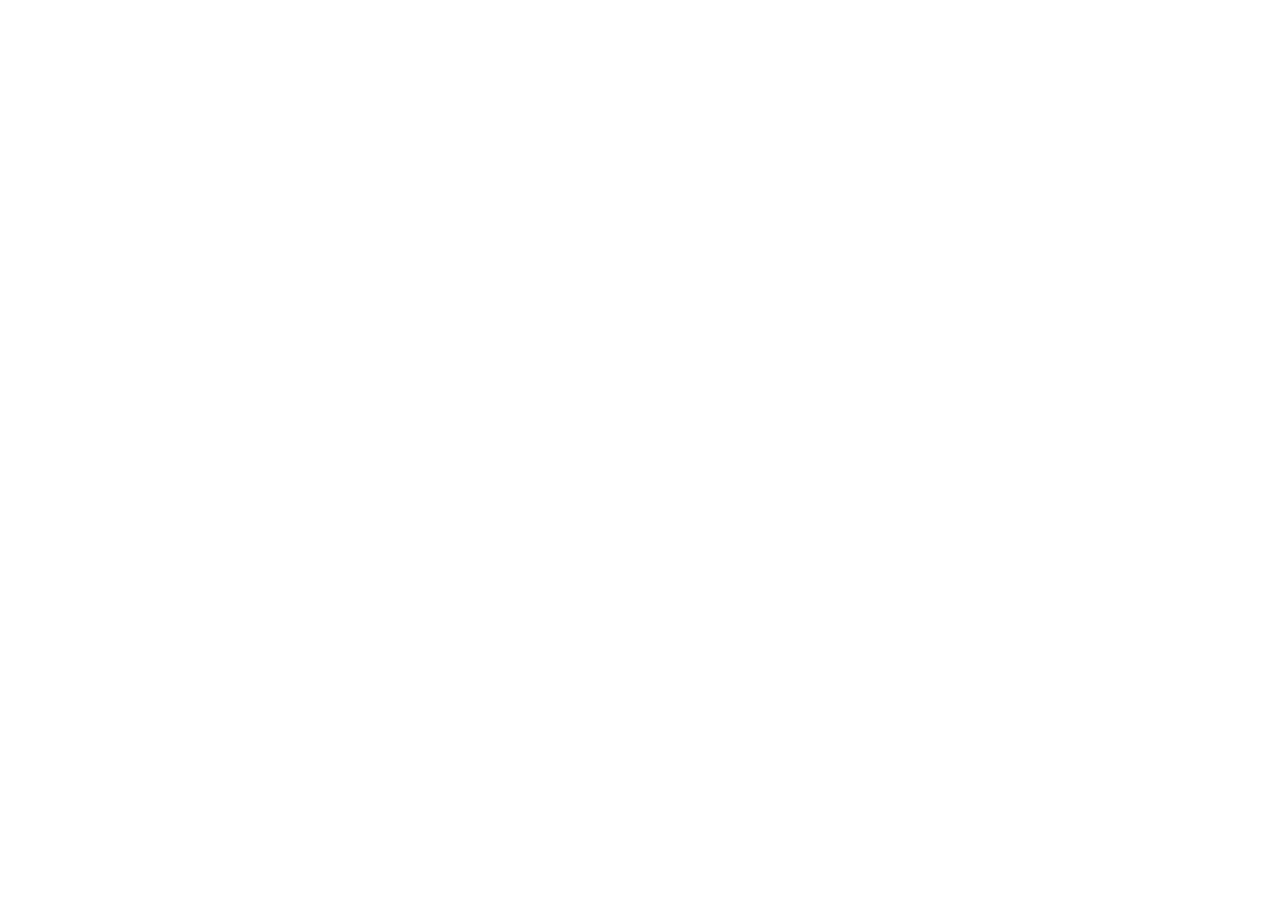
==== kontakt.html @ 889def74 "Dodani pocetni fajlovi Pocetni fajlovi i folderi, zajedno sa pocetnim HTML kodom" ====
<!DOCTYPE html>
<html lang="bs">
<head>
    <meta charset="UTF-8">
    <meta name="viewport" content="width=device-width, initial-scale=1.0">
    <title>3D Fabrika</title>

    <link rel="stylesheet" href="css/tptpstil.css">
    <script src="js/tptpskripte.js" defer></script>
</head>
<body>
    
</body>
</html>
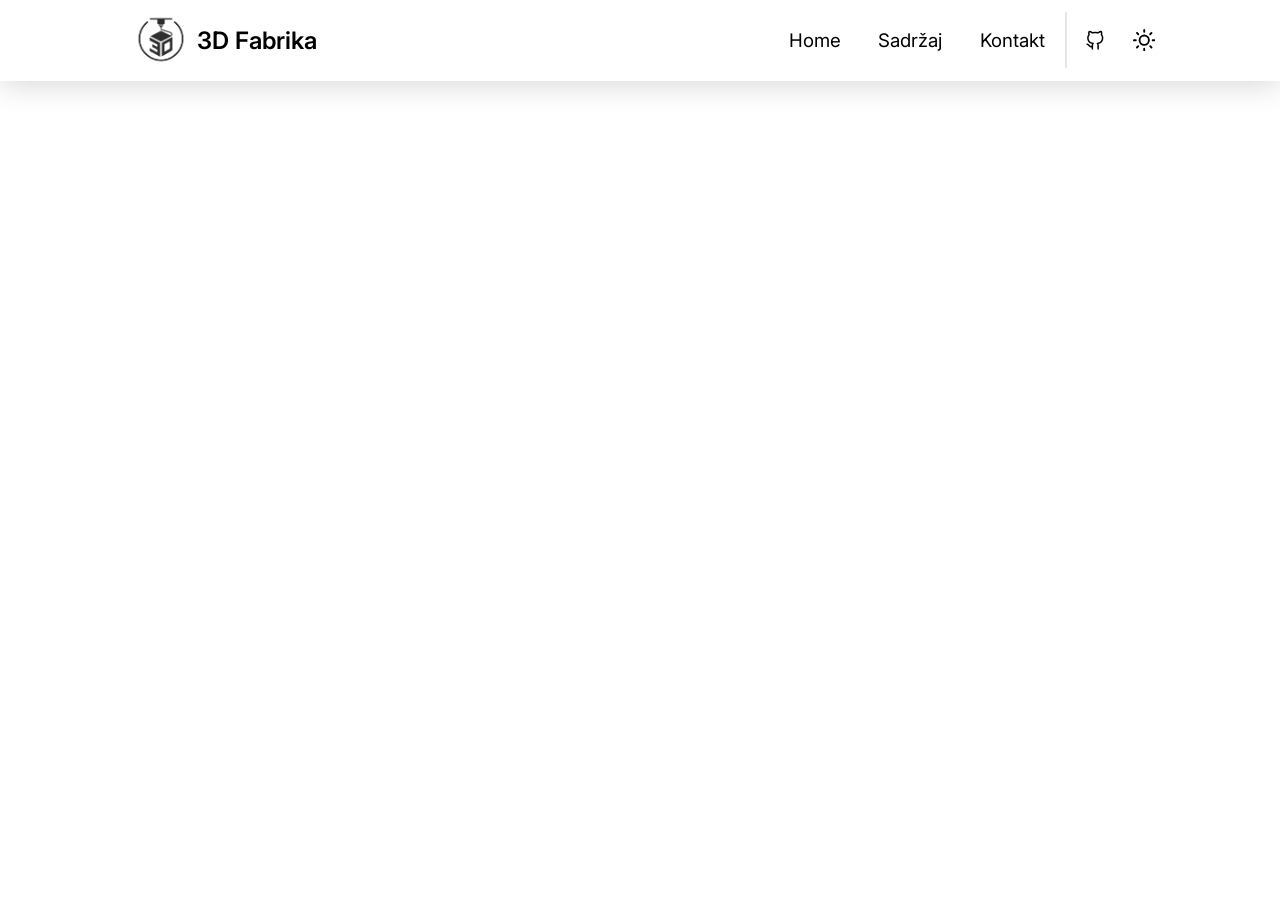
==== commit 479ccf50: "Dodana navigacija Dodana navigacija na sve tri stranice zajedno sa pratecim CSS stilom" ====
--- a/kontakt.html
+++ b/kontakt.html
@@ -5,10 +5,56 @@
     <meta name="viewport" content="width=device-width, initial-scale=1.0">
     <title>3D Fabrika</title>
 
+    <link rel="shortcut icon" href="images/logo-small.ico" type="image/x-icon">
     <link rel="stylesheet" href="css/tptpstil.css">
     <script src="js/tptpskripte.js" defer></script>
 </head>
 <body>
-    
+    <div class="loader" id="loader">
+        <div class="loader-spinner"></div>
+    </div>
+    <header>
+        <div class="nav-logo">
+            <img src="images/logo-dark.png" class="dark-logo-img" alt="LOGO" class="logo-img">
+            <img src="images/logo-light.png" class="light-logo-img"alt="LOGO" class="logo-img">
+            <div class="logo-txt">3D Fabrika</div>
+        </div>
+        <nav class="nav-main">
+            <ul class="nav-links">
+                <li class="nav-el"><a href="index.html" class="nav-link">Home</a></li>
+                <li class="nav-el"><a href="sadrzaj.html" class="nav-link">Sadržaj</a></li></li>
+                <li class="nav-el"><a href="kontakt.html" class="nav-link">Kontakt</a></li></li>
+            </ul>
+            <div class="nav-btns">
+                <!--SVG PREUZETI SA INTERNETA-->
+                <div class="nav-btn github-btn">
+                    <a href="https://github.com/sekikkDev/Grupa46-TPTP-2026" target="_blank" class="github-link">
+                        <svg viewBox="0 0 192 192" xmlns="http://www.w3.org/2000/svg" fill="none"><path stroke="currentColor" stroke-linecap="round" stroke-linejoin="round" stroke-width="13" d="M120.755 170c.03-4.669.059-20.874.059-27.29 0-9.272-3.167-15.339-6.719-18.41 22.051-2.464 45.201-10.863 45.201-49.067 0-10.855-3.824-19.735-10.175-26.683 1.017-2.516 4.413-12.63-.987-26.32 0 0-8.296-2.672-27.202 10.204-7.912-2.213-16.371-3.308-24.784-3.352-8.414.044-16.872 1.14-24.785 3.352C52.457 19.558 44.162 22.23 44.162 22.23c-5.4 13.69-2.004 23.804-.987 26.32C36.824 55.498 33 64.378 33 75.233c0 38.204 23.149 46.603 45.2 49.067-3.551 3.071-6.719 9.138-6.719 18.41 0 6.416.03 22.621.059 27.29M27 130c9.939.703 15.67 9.735 15.67 9.735 8.834 15.199 23.178 10.803 28.815 8.265"/></svg>
+                    </a>
+                </div>
+                <div class="nav-btn mode-btn">
+                    <label for="dark-mode-toggle" class="dark-mode-label">
+                        <input type="checkbox" id="dark-mode-toggle">
+
+                        <!--SVG DJELIMICNO PREUZET SA INTERNETA (MEDIN ZASLUZAN ZA OVO)-->
+                        <svg viewBox="0 0 24 24" xmlns="http://www.w3.org/2000/svg">
+                            <path class="moon-path" d="M21 12.79A9 9 0 1 1 11.21 3 7 7 0 0 0 21 12.79z"/>
+                            <circle class="sun-circle" cx="12" cy="12" r="5"/>
+                            <g class="sun-rays">
+                                <line x1="12" y1="1" x2="12" y2="3"/>
+                                <line x1="12" y1="21" x2="12" y2="23"/>
+                                <line x1="4.22" y1="4.22" x2="5.64" y2="5.64"/>
+                                <line x1="18.36" y1="18.36" x2="19.78" y2="19.78"/>
+                                <line x1="1" y1="12" x2="3" y2="12"/>
+                                <line x1="21" y1="12" x2="23" y2="12"/>
+                                <line x1="4.22" y1="19.78" x2="5.64" y2="18.36"/>
+                                <line x1="18.36" y1="5.64" x2="19.78" y2="4.22"/>
+                            </g>
+                        </svg>
+                    </label>
+                </div>
+            </div>
+        </nav>
+    </header>
 </body>
 </html>
--- a/css/tptpstil.css
+++ b/css/tptpstil.css
@@ -0,0 +1,356 @@
+/* DEFINISEMO NEKE GLOBALNE STVARI*/
+@font-face {
+    font-family: 'Montserrat';
+    src: url('../fonts/nts/Montserrat.ttf') format('truetype');
+}
+
+@font-face {
+    font-family: 'Inter';
+    src: url('../fonts/Inter.ttf') format('truetype');
+}
+
+:root {
+    /* varijable izvucene iz dizajna sajta napravljenog u Figmi*/
+
+    --light-mode-bg: #F9FAFB;
+    --light-mode-card: #F9FAFB;
+    --light-mode-smallcard: var(--blue-100);
+    --light-mode-txt: black;
+    --light-mode-footer: #c0a4a4;
+    --light-mode-header-glass: rgba(255, 255, 255, 0.7);
+    --light-mode-header-border: 1px solid rgba(255, 255, 255, 0.3);
+    --light-mode-input: var(--light-mode-bg);
+
+    --dark-mode-bg: #070B16;
+    --dark-mode-card: #111827;
+    --dark-mode-smallcard: #1E2E55;
+    --dark-mode-txt: #e2dcdc;
+    --dark-mode-footer: #111827;
+    --dark-mode-header-glass: rgba(17, 24, 39, 0.7);
+    --dark-mode-header-border: 1px solid rgba(255, 255, 255, 0.05);
+    --dark-mode-input: #293243;
+
+    --current-mode-bg: var(--light-mode-bg);
+    --current-mode-card: var(--light-mode-card);
+    --current-mode-smallcard: var(--light-mode-smallcard);
+    --current-mode-txt: var(--light-mode-txt);
+    --current-mode-footer: var(--blue-100);
+    --current-mode-header-glass: var(--light-mode-header-glass);
+    --current-mode-header-border: var(--light-mode-header-border);
+    --current-mode-input: var(--light-mode-input);
+
+    --blue-50:  #EFF6FF;
+    --blue-100: #DBEAFE;
+    --blue-400: #60A5FA;
+    --blue-500: #3B82F6;
+    --blue-600: #2563EB;
+    --blue-700: #1D4ED8;
+    --blue-800: #1E40AF;
+    --blue-900: #1E3A8A;
+    --blue-950: #172554;
+
+    --blue-dark-gradient: linear-gradient(90deg,var(--blue-500) 0%, var(--blue-500) 135%);
+    --blue-light-gradient: linear-gradient(180deg, var(--blue-100) 0%, var(--blue-400) 260%);
+
+}
+
+/* u dark modu mijenjamo sve current varijable da budu dark*/
+body.dark {
+    --current-mode-bg: var(--dark-mode-bg);
+    --current-mode-card: var(--dark-mode-card);
+    --current-mode-smallcard: var(--dark-mode-smallcard);
+    --current-mode-txt: var(--dark-mode-txt);
+    --current-mode-footer: var(--dark-mode-footer);
+    --current-mode-header-glass: var(--dark-mode-header-glass);
+    --current-mode-header-border: var(--dark-mode-header-border);
+    --current-mode-input: var(--dark-mode-input);
+}
+
+* {
+    margin: 0;
+    padding: 0;
+}
+
+a {
+    text-decoration: none;
+}
+
+li {
+    list-style: none;
+}
+
+body {
+    font-family: Inter, Montserrat, Helvetica;
+    min-height: 100vh;
+    display: flex;
+    flex-direction: column;
+    overflow-x: hidden;
+}
+
+/*------------ LOADER (medin) ----------------*/
+
+.loader {
+    position: fixed;
+    top: 0;
+    left: 0;
+    width: 100vw;
+    height: 100vh;
+    background: var(--current-mode-bg);
+    display: flex;
+    align-items: center;
+    justify-content: center;
+    z-index: 9999;
+    transition: opacity 1s ease;
+}
+
+.loader.hidden {
+    opacity: 0;
+    pointer-events: none;
+    user-select: none;
+}
+
+@keyframes spin {
+    to { transform: rotate(360deg); }
+}
+
+.loader-spinner {
+    width: 3rem;
+    aspect-ratio: 1/1;
+    border: 4px solid var(--blue-100);
+    border-top: 4px solid var(--blue-500);
+    border-radius: 50%;
+    animation: spin 0.8s linear infinite;
+}
+
+/*-----------NAV (mario) ------------*/
+
+header {
+    width: 100vw;
+    height: 9vh;
+
+    font-size: 1.3rem;
+
+    display: flex;
+    justify-content: space-between; /* logo je lijevo, linkovi su desno */
+
+    /* u ovom dijelu koda pravimo tkzv. glassmorphism efekat navigacije */
+    /* ovaj efekat se primjeti ukoliko skrolamo stranicu pa se navigacija nalazi preko nekog sarenog elementa */
+    background: var(--current-mode-header-glass); 
+    backdrop-filter: blur(15px);
+    -webkit-backdrop-filter: blur(15px);
+    border-bottom: var(--current-mode-header-border);
+
+
+    box-sizing: border-box; /* padding se racuna u ukupnu velicinu elementa */
+    padding: 0 6em; /* odvajamo elemente navigacije od stranica "monitora" */
+
+    box-shadow: 0px 5px 30px rgba(0,0,0,0.15);
+    
+    position: fixed; /* navigacija je uvijek "zalijepljena" na vrh, cak i kada skrolamo dole */
+    z-index: 100; /* osiguravamo da se navigacija uvijek vidi - da nema elemenata preko nje kada skrolamo dole */
+}
+
+
+
+/*----------- NAV LOGO (mario) -----------*/
+
+.nav-logo {
+    height: 100%;
+    font-size: 1.5rem; /* 1rem = 16px*/
+
+    display: flex;
+    align-items: center;
+    justify-content: start;
+
+    user-select: none; /*sklanjamo opciju selektovanja teksta jer ruzno izgleda */
+}
+
+.nav-logo img {
+    width: 3em; /* slika prati velicinu fonta logoa*/
+}
+
+.nav-logo .logo-txt {
+    font-weight: 600;
+    color: var(--current-mode-txt);
+}
+
+/* kada je light mode svijetli logo se ne vidi */
+.light-logo-img {
+    display: none;
+}
+
+/* kada je dark mode tamni logo se ne vidi */
+body.dark .dark-logo-img {
+    display: none
+}
+
+/* kada je dark mode svijetli logo se vidi */
+body.dark .light-logo-img {
+    display: block;
+}
+
+/* tamni logo se sam vidi zbog same definicije html koda */
+
+
+/*------- NAV LINKS (mario) -------------*/
+
+.nav-main {
+    display: flex;
+    align-items: center;
+    justify-content: end; 
+    
+    font-size: 0.9em;
+
+    width: 35%; /* element sa linkovima zauzima 35% ukupne navigacije */
+    height: 100%;
+
+    gap: 1.1em;
+}
+
+.nav-links {
+    display: flex;
+    align-items: center;
+    justify-content: center;
+}
+
+.nav-el {
+    padding: 0 1em;
+}
+
+.nav-link {
+    color: var(--current-mode-txt);
+    user-select: none; /* sklanjamo opciju selektovanja teksta zbog ruznog izgleda*/
+
+    transition: color 0.1s ease-out, transform 0.2s ease-out;
+
+}
+
+.nav-btns {
+    height: 100%;
+
+    display: flex; 
+    align-items: center;
+    justify-content: center;
+
+    gap: 1.4em; /* razmak izmedju elemenata koji se skalira proporcionalno fontu*/
+
+    position: relative; /* pozicija relativna jer koristimo ::before element*/
+}
+
+/* pomocu ::before elementa pravimo liniju za odvajanje tekstualnih linkova i ikonica*/
+.nav-btns::before {
+    content:'';
+    position: absolute;
+    width: 1px;
+    height: 70%;
+
+    /* linija postavljena na mjesto odredjeno dizajnom stranice */
+    top: 50%;
+    left: -25%;
+    transform: translate(-50%, -50%);
+
+    background: var(--current-mode-txt);
+    opacity: 0.2;
+}
+
+.nav-btns .nav-btn {
+    width: 100%;
+    height: 100%;
+
+    display: flex;  
+    align-items: center;
+    justify-content: center;
+}
+
+.github-link svg {
+    color: var(--current-mode-txt);
+
+}
+
+/* posto imamo :hover, tranizija je potrebna za ljepsi izgled*/
+.github-link svg path {
+    transition: all 0.2s ease-out;
+}
+
+
+/*------- DARK MODE BUTTON (mario) --------*/
+
+.nav-btns .nav-btn svg {
+    display: block;
+
+    width: 1.2em;
+    aspect-ratio: 1/1;
+
+    /* mijenjamo izgled svg-a */
+    fill: none;
+    stroke: var(--current-mode-txt);
+    stroke-width: 2;
+    stroke-linecap: round;
+
+    transition: transform 0.5s ease-out, stroke 0.1s ease-out;
+}
+
+/* checkbox koji se ne vidi, ali posto imamo label on se moze checkirati*/
+#dark-mode-toggle {
+    position: absolute;
+    opacity: 0;
+    width: 0;
+    height: 0;
+}
+
+.dark-mode-label {
+    display: inline;
+    cursor: pointer;
+}
+
+/* animacija dark mode ikonice*/
+/* kada se checkbox klikne desava se animacija rotiranja svg*/
+/* osim sto se on rotira on se u momentu rotiranja mijenja iz mjeseca u sunce ili obrnuto*/
+
+#dark-mode-toggle:checked + svg {
+    transform: rotate(-360deg);
+}
+
+.sun-circle,
+.sun-rays line {
+    transition: opacity 0.2s ease-out;
+}
+
+/* posto je default mode stranice light mode, ikonica mjeseca ne treba biti vidljiva*/
+.nav-btns .mode-btn .moon-path {
+    opacity: 0;
+}
+/* checkiran checkbox definiran je kao odabir dark moda, pa kada je on checkiran prikazuje se mjesec*/
+#dark-mode-toggle:checked + svg .moon-path {
+    opacity: 1;
+}
+/* prateci prosli komentar, kada je dark mode izabran sunce se ne vidi*/
+#dark-mode-toggle:checked + svg .sun-circle,
+#dark-mode-toggle:checked + svg .sun-rays{
+    opacity: 0;
+}
+/* kada se checkbox un-checkira, css automatski ponavlja cijeli proces ali samo suprotno - sunce se vraća, mjesec nestaje */
+
+
+/*------------ NAV HOVER/FOCUS (mario) -----------------*/
+
+/* prelazom misa preko bilo kojeg elementa na desnoj strani navigacije mijenjamo boju elementa*/
+
+.nav-link:hover,
+.nav-link:focus {   
+    display: inline-block;
+    color: var(--blue-600);
+}
+
+.github-link:hover svg path,
+.github-link:focus svg path{
+    stroke: var(--blue-600);
+}
+
+.dark-mode-label:hover svg {
+    stroke: var(--blue-600);
+}
+
+#dark-mode-toggle:focus + svg {
+    stroke: var(--blue-600);
+}
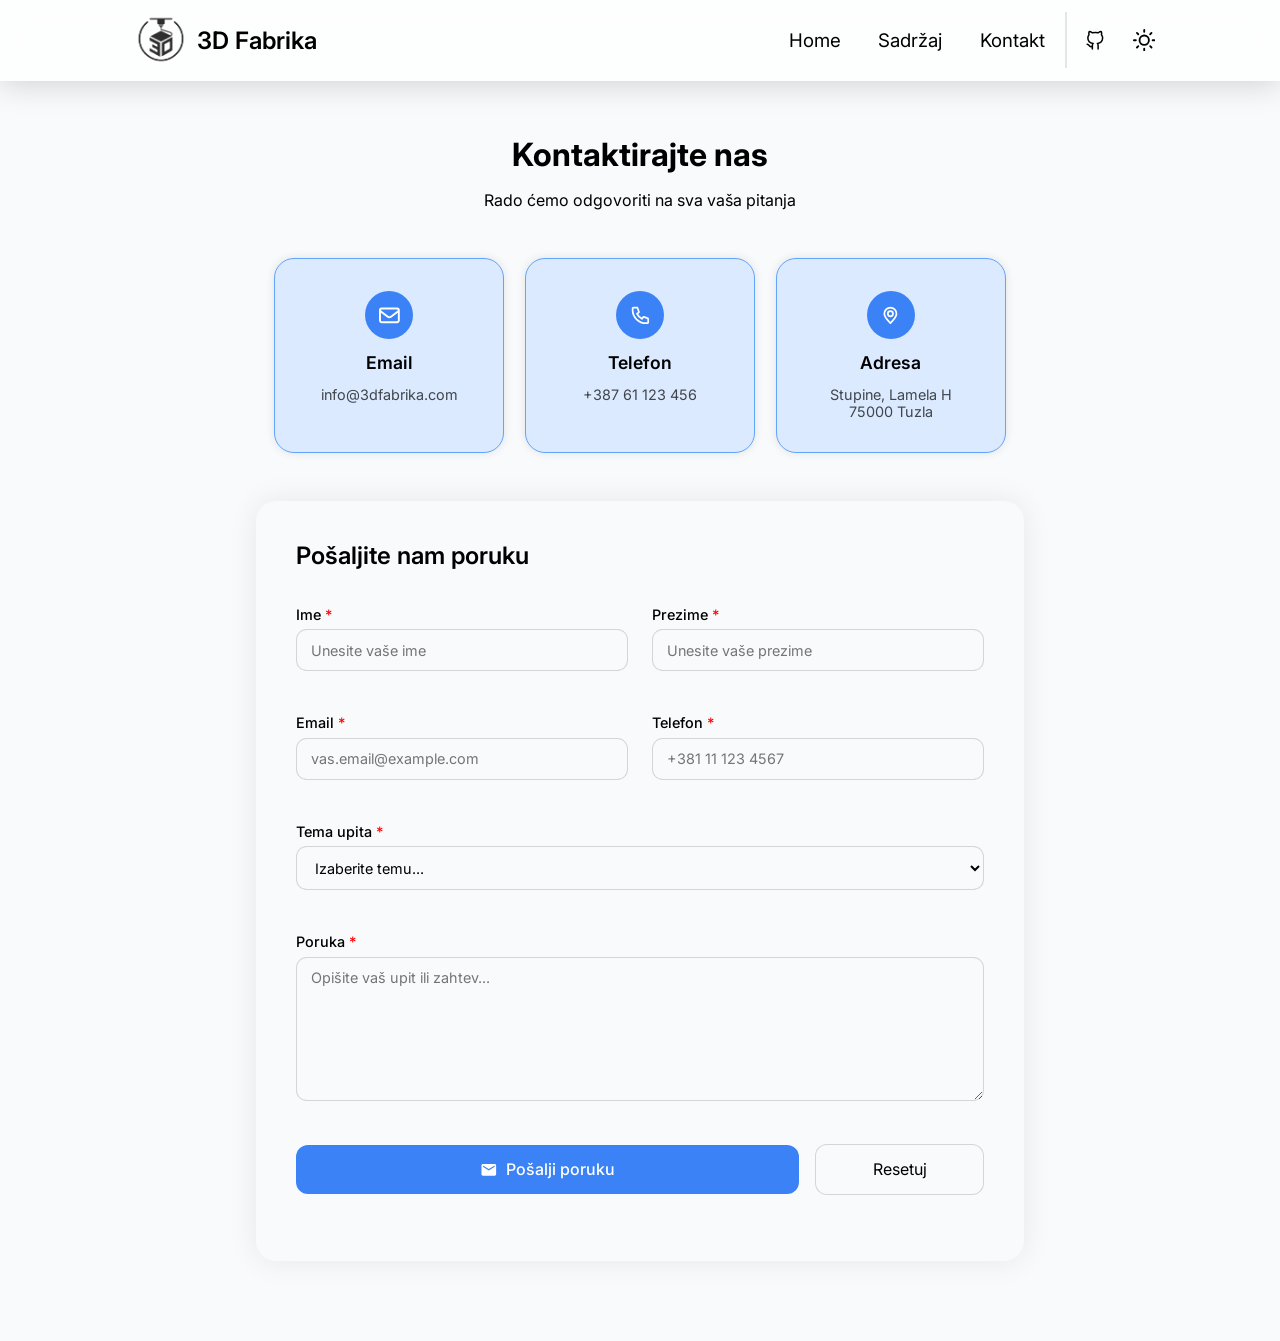
==== commit 46a2f2c8: "Uradjen kontakt.html Dodana citava kontakt stranica zajedno sa njenim stilom." ====
--- a/kontakt.html
+++ b/kontakt.html
@@ -56,5 +56,96 @@
             </div>
         </nav>
     </header>
+    <main id="contact">
+        <div class="contact-hero">
+            <h1>Kontaktirajte nas</h1>
+            <p>Rado ćemo odgovoriti na sva vaša pitanja</p>
+        </div>
+
+        <div class="contact-info-cards">
+            <div class="info-card">
+                <div class="info-icon">
+                    <svg xmlns="http://www.w3.org/2000/svg" viewBox="0 0 512 512" fill="currentColor"><path d="M61.4 64C27.5 64 0 91.5 0 125.4 0 126.3 0 127.1 .1 128L0 128 0 384c0 35.3 28.7 64 64 64l384 0c35.3 0 64-28.7 64-64l0-256-.1 0c0-.9 .1-1.7 .1-2.6 0-33.9-27.5-61.4-61.4-61.4L61.4 64zM464 192.3L464 384c0 8.8-7.2 16-16 16L64 400c-8.8 0-16-7.2-16-16l0-191.7 154.8 117.4c31.4 23.9 74.9 23.9 106.4 0L464 192.3zM48 125.4C48 118 54 112 61.4 112l389.2 0c7.4 0 13.4 6 13.4 13.4 0 4.2-2 8.2-5.3 10.7L280.2 271.5c-14.3 10.8-34.1 10.8-48.4 0L53.3 136.1c-3.3-2.5-5.3-6.5-5.3-10.7z"/></svg>
+                </div>
+                <h4>Email</h4>
+                <p>info@3dfabrika.com</p>
+            </div>
+            <div class="info-card">
+                <div class="info-icon">
+                    <svg xmlns="http://www.w3.org/2000/svg" viewBox="0 0 24 24" fill="none">
+                        <path d="M3 5.5C3 14.0604 9.93959 21 18.5 21C18.8862 21 19.2691 20.9859 19.6483 20.9581C20.0834 20.9262 20.3009 20.9103 20.499 20.7963C20.663 20.7019 20.8185 20.5345 20.9007 20.364C21 20.1582 21 19.9181 21 19.438V16.6207C21 16.2169 21 16.015 20.9335 15.842C20.8749 15.6891 20.7795 15.553 20.6559 15.4456C20.516 15.324 20.3262 15.255 19.9468 15.117L16.74 13.9509C16.2985 13.7904 16.0777 13.7101 15.8683 13.7237C15.6836 13.7357 15.5059 13.7988 15.3549 13.9058C15.1837 14.0271 15.0629 14.2285 14.8212 14.6314L14 16C11.3501 14.7999 9.2019 12.6489 8 10L9.36863 9.17882C9.77145 8.93713 9.97286 8.81628 10.0942 8.64506C10.2012 8.49408 10.2643 8.31637 10.2763 8.1317C10.2899 7.92227 10.2096 7.70153 10.0491 7.26005L8.88299 4.05321C8.745 3.67376 8.67601 3.48403 8.55442 3.3441C8.44701 3.22049 8.31089 3.12515 8.15802 3.06645C7.98496 3 7.78308 3 7.37932 3H4.56201C4.08188 3 3.84181 3 3.63598 3.09925C3.4655 3.18146 3.29814 3.33701 3.2037 3.50103C3.08968 3.69907 3.07375 3.91662 3.04189 4.35173C3.01413 4.73086 3 5.11378 3 5.5Z" stroke="currentColor" stroke-width="2" stroke-linecap="round" stroke-linejoin="round"/>
+                    </svg>
+                </div>
+                <h4>Telefon</h4>
+                <p>+387 61 123 456</p>
+            </div>
+            <div class="info-card">
+                <div class="info-icon">
+                    <svg xmlns="http://www.w3.org/2000/svg" viewBox="0 0 24 24" fill="none">
+                        <path d="M12 21C15.5 17.4 19 14.1764 19 10.2C19 6.22355 15.866 3 12 3C8.13401 3 5 6.22355 5 10.2C5 14.1764 8.5 17.4 12 21Z" stroke="currentColor" stroke-width="2" stroke-linecap="round" stroke-linejoin="round"/>
+                        <path d="M12 13C13.6569 13 15 11.6569 15 10C15 8.34315 13.6569 7 12 7C10.3431 7 9 8.34315 9 10C9 11.6569 10.3431 13 12 13Z" stroke="currentColor" stroke-width="2" stroke-linecap="round" stroke-linejoin="round"/>
+                    </svg>
+                </div>
+                <h4>Adresa</h4>
+                <p>Stupine, Lamela H<br>75000 Tuzla</p>
+            </div>
+        </div>
+
+        <div class="form-wrapper">
+            <h2>Pošaljite nam poruku</h2>
+            <form id="contact-form" novalidate>
+                <div class="form-row">
+                    <div class="form-group">
+                        <label for="ime">Ime <span class="required">*</span></label>
+                        <input type="text" id="ime" placeholder="Unesite vaše ime">
+                        <span class="error-msg" id="ime-error"></span>
+                    </div>
+                    <div class="form-group">
+                        <label for="prezime">Prezime <span class="required">*</span></label>
+                        <input type="text" id="prezime" placeholder="Unesite vaše prezime">
+                        <span class="error-msg" id="prezime-error"></span>
+                    </div>
+                </div>
+                <div class="form-row">
+                    <div class="form-group">
+                        <label for="email">Email <span class="required">*</span></label>
+                        <input type="text" id="email" placeholder="vas.email@example.com">
+                        <span class="error-msg" id="email-error"></span>
+                    </div>
+                    <div class="form-group">
+                        <label for="telefon">Telefon <span class="required">*</span></label>
+                        <input type="text" id="telefon" placeholder="+381 11 123 4567">
+                        <span class="error-msg" id="telefon-error"></span>
+                    </div>
+                </div>
+                <div class="form-group">
+                    <label for="tema">Tema upita <span class="required">*</span></label>
+                    <select id="tema">
+                        <option value="">Izaberite temu...</option>
+                        <option value="narudzba">Nova narudžba</option>
+                        <option value="upit">Opći upit</option>
+                        <option value="reklamacija">Reklamacija</option>
+                        <option value="saradnja">Saradnja</option>
+                    </select>
+                    <span class="error-msg" id="tema-error"></span>
+                </div>
+                <div class="form-group">
+                    <label for="poruka">Poruka <span class="required">*</span></label>
+                    <textarea id="poruka" placeholder="Opišite vaš upit ili zahtev..."></textarea>
+                    <span class="error-msg" id="poruka-error"></span>
+                </div>
+                <div class="form-btns">
+                    <button type="submit" class="btn-send">
+                        <svg viewBox="0 0 24 24" xmlns="http://www.w3.org/2000/svg">
+                            <path fill="currentColor" d="M20 4H4c-1.1 0-2 .9-2 2v12c0 1.1.9 2 2 2h16c1.1 0 2-.9 2-2V6c0-1.1-.9-2-2-2zm0 4l-8 5-8-5V6l8 5 8-5v2z"/>
+                        </svg>
+                        Pošalji poruku
+                    </button>
+                    <button type="button" class="btn-reset" id="btn-reset">Resetuj</button>
+                </div>
+            </form>
+            <div class="success-msg" id="success-msg"></div>
+        </div>
+    </main>
 </body>
 </html>
--- a/css/tptpstil.css
+++ b/css/tptpstil.css
@@ -353,4 +353,819 @@
 
 #dark-mode-toggle:focus + svg {
     stroke: var(--blue-600);
+}
+
+
+
+/*-------------------- CONTENT (medina) ----------------------*/
+
+#content {
+    /*sekcija zauzima sav moguci prostor na stranici*/
+    flex: 1;
+
+    background-color: var(--current-mode-bg);
+    width: 100vw;
+    min-height: 100vh; 
+
+    box-sizing: border-box; /*da se padding racuna u ukupnu velicinu elementa*/
+
+    padding: 0 7em;
+    padding-top: 15vh; /* odvajamo od headera */
+    padding-bottom: 10vh;
+
+    display: flex;
+    align-items: flex-start;
+    justify-content: space-between;
+
+    gap: 3em; /* razmak izmedju elemenata od 3 font velicine */
+
+    z-index: 2;
+
+}
+
+.side-filter {
+    flex: 0.9; /* definisemo omjer kojim ce se podijeliti elementi u #content */
+
+    background: var(--current-mode-card);
+    border-radius: 1.25em; 
+
+    box-shadow: 0 0 50px rgba(0,0,0,0.1); /* sjena */
+
+    display: flex;
+    align-items: flex-start;
+    justify-content: center;
+    flex-direction: column;
+
+    box-sizing: border-box;
+    padding: 1.5em;
+    gap: 1.5em;
+
+    position: sticky; /* kada skrolamo nad #content filter nas prati*/
+    top: 15vh; /*posto imamo padding-top: 15vh na #content*/
+
+    color: var(--current-mode-txt);
+
+    border: 1px solid rgba(0,0,0,.03);
+}
+
+/* u dark modu mijenjamo border elementa*/
+body.dark .side-filter {
+    border-color: rgba(255,255,255,0.1);
+}
+
+#filter {
+    width: 100%;
+    display: flex;
+    align-items: flex-start;
+    justify-content: center;
+    flex-direction: column;
+
+    gap: 0.5em;
+}
+
+
+.filter-name {
+    font-size: 1.2em;
+    font-weight: 600;
+}
+
+.filter-item {
+    box-sizing: border-box;
+    width: 100%;
+    padding: 0.7em 1em;
+
+    border-radius: 0.75em;
+    border: 1px solid; 
+    border-color: rgba(0,0,0,0.03); /* mali border koji se ne vidi, ali je bitan jer je bitan na dark modu*/
+                                      /* da ove linije nema, kartica bi "skakutala" prilikom odjednom postavljenog bordera*/
+                                      /* prilikom postavljanja dark moda */
+
+    box-shadow: 0 0 20px rgba(0,0,0,.05);
+    cursor: pointer;
+
+    display: flex;
+    align-items: center;
+    justify-content: flex-start;
+    gap: 0.5em;
+
+    user-select: none; /* korisnik ne moze selektovat tekst na filter-item, jer ne izgleda lijepo kada se slucajno desi*/
+
+    transition: all 0.1s ease-in-out;
+
+    color: var(--current-mode-txt);
+
+}
+
+/* mijenjamo boju filtera u dark modu*/
+body.dark .filter-item {
+    background-color: rgba(255,255,255,0.05);
+    border-color: rgba(255,255,255,0.05);
+}
+
+.filter-icon {
+    width: 1.25em;
+    height: 100%;
+    display: flex;
+    align-items: center;
+    justify-content: center;
+}
+
+.filter-icon svg {
+    width: 1.25em;
+    aspect-ratio: 1/1;
+    display: block;
+    stroke: currentColor; /* ovo naglasava svg da koristi trenutnu boju fonta parent elementa */
+    fill: none;
+    stroke-width: 0.1px;
+}
+
+.filter-txt {
+    font-size: 0.9em;
+    font-weight: 500;
+}
+
+/* aktivni filter element ima poseban stil*/
+.active {
+    color: white;
+    background: var(--blue-dark-gradient);
+    box-shadow: 0 0 20px rgba(0,0,0,.1);
+}
+
+
+
+#counter {
+    width: 100%;
+    box-sizing: border-box;
+    padding: 1em;
+
+    background: var(--current-mode-smallcard);
+    border-radius: 0.75em;
+    border: 1px solid var(--blue-500);
+
+    display: flex;
+    align-items: flex-start;
+    justify-content: center;
+    flex-direction: column;
+    gap: 0.7em;
+}
+
+body.dark #counter {
+    border-color: var(--blue-800);
+}
+
+#counter .counter-txt {
+    font-size: 0.8em;
+    color: var(--blue-950)
+}
+
+body.dark #counter .counter-txt {
+    color: rgba(255,255,255,.5)
+}
+
+#counterNum {
+    color: var(--blue-600);
+    font-weight: 500;
+    font-size: 1.8em;
+}
+
+body.dark #counterNum {
+    color: var(--blue-500);
+}
+
+.cards {
+    flex: 3;
+
+    display: flex;
+    align-items: flex-start;
+    justify-content: center;
+    flex-direction: column;
+    color: var(--current-mode-txt);
+}
+
+.cards .title {
+    margin-bottom: 0.3em;
+    font-size: 1.6em;
+}
+
+.cards .desc {
+    opacity: 0.8; /* malo manji opacity da bi se dobila hijerarhija citanja*/
+    font-size: 0.9em;
+}
+
+#cards {
+    display: grid;
+    grid-template-columns: repeat(3, 1fr); /* grid je raspodjeljen u 3 jednake kolone, */
+                                           /* redovi se automatski prave ukoliko ima dovoljno elemenata*/
+
+    grid-auto-rows: 25.5em; /* velicina reda*/
+    gap: 1rem; /* razmak izmedju kartica*/
+
+    margin-top: 2em;
+}
+
+.card {
+    background-color: var(--current-mode-card);
+
+    box-sizing: border-box;
+    width: 100%;
+    border-radius: 1.25em;
+    
+    border: 1px solid rgba(0,0,0,.03);
+
+    overflow: hidden; /* ovo je stavljeno radi slike u kartici, da bi ona poprimila isti border radius*/ 
+    
+    box-shadow: 0 0 20px rgba(0,0,0,.1);
+    transition: all 0.2s ease-out;
+}
+
+body.dark .card {
+    border-color: rgba(255,255,255,0.1);
+}
+
+.card-img {
+    width: 100%;
+    height: 50%;
+    object-fit: cover; /* slika je takve velicine da pokriva citav parent element*/
+}
+
+.card-content {
+    height: 50%;
+    display: flex;
+    align-items: flex-start;
+    justify-content: flex-start;
+    flex-direction: column;
+
+    gap: 0.9em;
+
+    box-sizing: border-box;
+    padding: 1em;
+
+    color: var(--current-mode-txt);
+
+}
+
+.card-type {
+    font-size: 0.7em;
+    font-weight: 500;
+    padding: 0.5em 1em;
+    background-color: var(--current-mode-smallcard);
+    border: 1px solid var(--blue-400);
+    border-radius: 100px; /* postizemo oblik pilule*/
+
+    color: var(--blue-600);
+}
+
+body.dark .card-type {
+    color: var(--blue-400);
+}
+
+.card-name {
+    font-size: 1.1em;
+    font-weight: 600;
+}
+
+.card-desc {
+    font-size: 0.8em;
+}
+
+.card-btn {
+    width: 100%;
+    font-size: 1em;
+    font-weight: 500;
+    font-family: Inter;
+
+    background: var(--blue-dark-gradient);
+    color: white;
+
+    border: none;
+    border-radius: 0.75em;
+
+    padding: 0.7em;
+    cursor: pointer;
+
+    display: flex;
+    align-items: center;
+    justify-content: center;
+    gap: 0.2em;
+
+    outline: none; /* prilikom :focus da se ne stvara crni outline*/
+
+    transition: scale 0.3s ease-out;
+}
+
+.card-btn svg{
+    width: 1em;
+    aspect-ratio: 1/1;
+    fill: currentColor; /*svg je boje teksta parent elementa (u ovom slucaju .card-btn)*/
+
+    transition: transform 0.2s ease-out;
+}
+
+.card:hover,
+.card:focus {
+    outline: none;
+    transform: scale(1.05);
+    box-shadow: 0 0 20px rgba(0,0,0,.1), 0 0 0 1px var(--blue-400); /* border se cudno ponasa na hover, pa pravimo border pomocu box-shadow*/
+}
+
+body.dark .card:hover,
+body.dark .card:focus {
+    box-shadow: 0 0 20px rgba(0,0,0,.1), 0 0 0 1px var(--blue-700); /* border se cudno ponasa na hover, pa pravimo border pomocu box-shadow*/
+}
+
+/* animacija svg na buttonu*/
+@keyframes bounce {
+    0% {
+        transform: translateX(0em);
+    }
+
+    50% {
+        transform: translateX(0.5em);
+    }
+
+    100% {
+        transform: translateX(0em);
+    }
+}
+
+.card-btn:hover,
+.card.btn:focus {
+    scale: 1.05;
+}
+
+.card-btn:hover > svg,
+.card-btn:focus > svg{
+    animation: bounce 0.7s infinite ease-in-out;
+}
+
+
+/* -------------------------- ASIDE (mario) ----------------------------- */
+
+#aside {
+    flex: 1.2; /* definisemo omjer */
+    /* omjer je filter:cards:aside 0.9:3:1.2*/
+    /* na taj nacin ce se kontent raspodjeliti*/
+
+
+    position: sticky; /* ovaj aside nas prati dok skrolamo isto kao filter*/
+    top: 15vh; /*posto imamo padding-top: 15vh na #content*/
+
+    display: flex;
+    align-items: flex-start;
+    justify-content: center;
+    flex-direction: column;
+
+    gap: 2em;
+}
+
+.loc {
+    width: 100%;
+    overflow: hidden; /* preljevanje je sakriveno kako bi mapa preuzela border radius*/
+    border-radius: 1.25em;
+    box-shadow: 0 0 20px rgba(0,0,0,.1);
+
+    border: 1px solid rgba(0,0,0,.03);
+}
+
+/* mijenjamo border u dark modu */
+body.dark .loc {
+    border-color: rgba(255,255,255,0.15);
+}
+
+.gmap {
+    width: 100%;
+    height: 10em;
+
+}
+
+.gmap iframe {
+    width: 100%;
+    height: 100%;
+    object-fit: cover; /* mapa prekriva svoj parent element*/
+}
+
+.loc-txt-holder {
+    background-color: var(--current-mode-card);
+    color: var(--current-mode-txt);
+
+    padding: 1.5em;
+    display: flex;
+    align-items: flex-start;
+    justify-content: center;
+    flex-direction: column;
+    gap: 0.5em;
+}
+
+.loc-txt {
+    font-size: 1.1em;
+    font-weight: 600;
+}
+
+.loc-desc {
+    font-size: 0.85em;
+    opacity: 0.8;
+}
+
+.faq {
+    width: 100%;
+    font-size: 1em;
+
+    background: var(--current-mode-smallcard);
+    color: var(--current-mode-txt);
+    border: 1px solid var(--blue-500);
+    border-radius: 1.25em;
+
+    box-sizing: border-box;
+    padding: 1.5em;
+
+    display: flex;
+    align-self: flex-start;
+    justify-content: center;
+    flex-direction: column;
+    gap: 1em;
+}
+
+/* mijenjamo border u dark modu*/
+body.dark .faq {
+    border-color: var(--blue-800);
+}
+
+.faq-items {
+    display: flex;
+    align-items: flex-start;
+    justify-content: center;
+    flex-direction: column;
+    gap: 0.9em;    
+}
+
+.faq-item {
+    width: 100%;
+    display: flex;
+    align-items: center;
+    gap: 0.6em;
+
+    font-size: 0.9em;
+    font-weight: 300;
+}
+
+.faq-item svg {
+    width: 0.7em;
+    fill: var(--blue-500);
+}
+
+.faq .why {
+    font-weight: 400;
+}
+
+/*----------------- FOOTER --------------------*/
+
+#footer {
+    width: 100%;
+    position: sticky; /* footer je uvijek zalijepljen za dno, ali preko njega je ostatak sadrzaja pa dobijamo lijep efekat "paravana"*/
+    bottom: 0;
+    z-index: 1; /* sadrzaj je na z-index 2, tako da ovo je ispod*/
+    background: var(--current-mode-footer);
+    color: var(--current-mode-txt);
+
+    overflow-x: hidden;   /* desavalo se neko preljevanje sadrzaja  horizontalno, ovim ukidamo to*/
+}
+
+.footer-main {
+    display: flex;
+    justify-content: center;
+    gap: 4em;
+    padding: 3em 0;
+
+    box-sizing: border-box;
+}
+
+.footer-col {
+    display: flex;
+    flex-direction: column;
+    gap: 0.8em;   
+}
+
+.footer-col h4 {
+    font-size: 1.5em;
+    font-weight: 600;
+    margin-bottom: 0.5em;
+}
+
+.social-links {
+    display: flex;
+    align-items: center;
+    justify-content: flex-start;
+    gap: 0.7em;
+}
+
+.social-btn {
+    color: var(--light-mode-txt);
+    opacity: 0.7;
+    display: flex;
+    align-items: center;
+    justify-content: center;
+    cursor: pointer;
+    transition: color 0.15s ease-out;
+    color: var(--current-mode-txt);
+}
+
+.social-btn:hover {
+    color: var(--blue-600);
+}
+
+/* mijenjamo boju kada se predje misem preko ikonica u dark modu*/
+body.dark .social-btn:hover {
+    color: var(--blue-500);
+}
+
+.social-btn svg {
+    width: 1.8em;
+    pointer-events: none;
+}
+
+.footer-col p{
+    opacity: 0.7;
+}
+
+.footer-bottom {
+    width: 100%;
+    padding: 1.2em 0;
+    text-align: center;
+    position: relative;
+    color: var(--blue-950);
+    user-select: none;
+}
+
+.footer-bottom::before {
+    /*linija iznad donje linije footera*/
+    /*moglo se i pomocu border-top ali ovako mozemo namjestat opacity boje u var()*/
+
+    content: '';
+    position: absolute;
+    width: 100%;
+    height: 1px;
+    background: var(--blue-600);
+    top: 0;
+    left: 0;
+    opacity: 0.5;
+}
+
+/* mijenjamo boju linije u dark modu*/
+body.dark .footer-bottom::before {
+    background: var(--blue-100);
+}
+
+/* mijenjamo boju donjeg dijela footera u dark modu*/
+body.dark .footer-bottom {
+    color: var(--blue-100);
+    opacity: 0.5;
+}
+
+/*-----------------------------------------------------------------------------------------*/
+/*------------------------------KONTAKT STRANICA-------------------------------------------*/
+/*-----------------------------------------------------------------------------------------*/
+
+
+
+#contact {
+    width: 100vw; /* sekcija ide cijelom sirinom stranice*/
+    min-height: 100vh; /* minimalna visina sekcije je citava visina stranice*/
+    box-sizing: border-box;
+    padding: 0 10em;
+    padding-top: 15vh;
+    padding-bottom: 5em;
+
+    background: var(--current-mode-bg);
+    color: var(--current-mode-txt);
+
+    display: flex;
+    align-items: center;
+    justify-content: flex-start; /* elementi sekcije su pozicionirani na pocetak vertikalno*/
+    flex-direction: column;
+}
+
+.contact-hero {
+    display: flex;
+    align-items: center;
+    justify-content: center;
+    flex-direction: column;
+    margin-bottom: 3em;
+}
+
+.contact-hero h1 {
+    font-size: 2em;
+    font-weight: 700;
+    margin-bottom: 0.5em;
+}
+
+.contact-hero {
+    text-align: center; /* tekst je centriran*/
+}
+
+.contact-info-cards {
+    width: 75%;
+    display: grid;
+    grid-template-columns: repeat(3, 1fr); /* kontakt kartice su u 3 kolone (jer imamo tri kartice)*/
+    gap: 2em;
+    margin-bottom: 3em;
+
+    
+}
+
+.info-card {
+    flex: 1;
+    max-width: 300px;
+    background-color: var(--current-mode-smallcard);
+    border-radius: 1.25em;
+    padding: 2em;
+    text-align: center;
+
+    display: flex;
+    flex-direction: column;
+    align-items: center;
+    gap: 0.8em; /* elementi unutar kartice imaju razmak od 0.8 fonta u kartici*/
+
+    border: 1px solid var(--blue-400);
+
+    box-shadow: 0 0 10px rgba(0,0,0,.1);
+
+    justify-self: center; /* kartica je centrirana u svojoj celiji*/
+    width: 75%; /* sirina kartice je 75% celije */
+}
+
+.info-icon {
+    width: 3em; /* ikonica kartice ima velicinu 3 font velicine kartice*/
+    aspect-ratio: 1/1;
+    background: var(--blue-dark-gradient);
+    border-radius: 50%; /* pozadina ikonice postaje krug*/
+
+    display: flex;
+    align-items: center;
+    justify-content: center;
+
+    color: white;
+}
+
+.info-icon svg {
+    width: 1.3em;
+}
+
+.info-card h4 {
+    font-weight: 600;
+    font-size: 1.1em;
+}
+
+.info-card p {
+    opacity: 0.7;
+    font-size: 0.9em;
+}
+
+/*---------------- FORMA -------------------------------------*/
+
+.form-wrapper {
+    width: 80%;
+    border-radius: 1.25em;
+    padding: 2.5em;
+    box-shadow: 0 0 30px rgba(0,0,0,0.08);
+    background-color: var(--current-mode-card);
+    box-sizing: border-box; /* padding se racuna u ukupnu velicinu elementa*/
+}
+
+.form-wrapper h2 {
+    font-size: 1.5rem;
+    font-weight: 600;
+    margin-bottom: 1.5em;
+}
+
+.form-row {
+    display: grid;
+    grid-template-columns: repeat(2, 1fr); /* red u formi ima dvije kolone, tj dvije .form-group */
+    gap: 1.5em;
+}
+
+.form-group {
+    display: flex;
+    flex-direction: column;
+    gap: 0.4em;
+    margin-bottom: 1.5em;
+}
+
+.form-group label {
+    font-size: 0.9em;
+    font-weight: 500;
+}
+
+/* ovo je boja male zvjezdice pored imena polja koja obicno oznacava da je neko polje obavezno da se unese*/
+.required {
+    color: red;
+}
+
+/** stil za sve inpute koji se nalaze u kontakt formi, jer svi trebaju da budu isti*/
+.form-group input,
+.form-group select,
+.form-group textarea {
+    width: 100%;
+    box-sizing: border-box;
+    padding: 0.8em 1em;
+    border: 1px solid rgba(0,0,0,0.15);
+    border-radius: 0.75em;
+    font-family: Inter;
+    font-size: 0.9em;
+    outline: none;
+    transition: border 0.2s ease;
+
+    background-color: var(--current-mode-input);
+    color: var(--current-mode-txt);
+}
+
+/* placeholder tekst ima definisanu boju*/
+body.dark *::placeholder {
+    color: rgba(255,255,255,.2);
+}
+
+/* prilikom selekta nekog od inputa border postaje druge boje*/
+.form-group input:focus,
+.form-group select:focus,
+.form-group textarea:focus {
+    border: 1px solid var(--blue-500);
+}
+
+.form-group textarea {
+    height: 10em; /* default visina textarea je 10 font velicina parent elementa*/
+    resize: vertical; /* textarea input se moze skalirati ali dopustamo da se samo moze skalirat vertikalno*/
+}
+
+/* stil za error poruku koja se pojavljuje ispod svakog inputa, ukoliko korisnik ne unese nesto tacno*/
+.error-msg {
+    font-size: 0.8em;
+    color: red;
+    min-height: 1em;
+}
+
+/* ukoliko je error na nekom od inputa, input postaje crveno oznacen*/
+.form-group.error input,
+.form-group.error select,
+.form-group.error textarea {
+    border: 1px solid red;
+}
+
+.form-btns {
+    display: flex;
+    align-items: center;
+    gap: 1em;
+}
+
+.btn-send {
+    flex: 0.8;
+    padding: 0.9em;
+    background: var(--blue-dark-gradient);
+    color: white;
+    border: none;
+    border-radius: 0.75em; /* zaobljenje buttona prati velicinu fonta buttona*/
+    font-family: Inter;
+    font-size: 1em;
+    font-weight: 500;
+    cursor: pointer;
+
+    display: flex;
+    align-items: center;
+    justify-content: center;
+    gap: 0.5em;
+
+    transition: scale 0.2s ease;
+}
+
+.btn-send svg {
+    width: 1.1em; /* ikonica u buttonu prati velicinu fonta*/
+}
+
+.btn-send:hover {
+    scale: 1.02;
+}
+
+.btn-reset {
+    flex: 0.2;
+    padding: 0.9em 1.5em;
+    background: none;
+    border: 1px solid rgba(0,0,0,0.15);
+    border-radius: 0.75em;
+    font-family: Inter;
+    font-size: 1em;
+    cursor: pointer;
+    transition: all 0.2s ease;
+    background-color: var(--current-mode-input);
+    color: var(--current-mode-txt);
+}
+
+.btn-reset:hover {
+    border-color: var(--blue-500);
+    color: var(--blue-500);
+}
+
+.success-msg {
+    margin-top: 1.5em;
+    text-align: center; /* text poruke je centriran*/
+    font-size: 1.1em;
+    font-weight: 500;
+    color: var(--blue-600);
 }
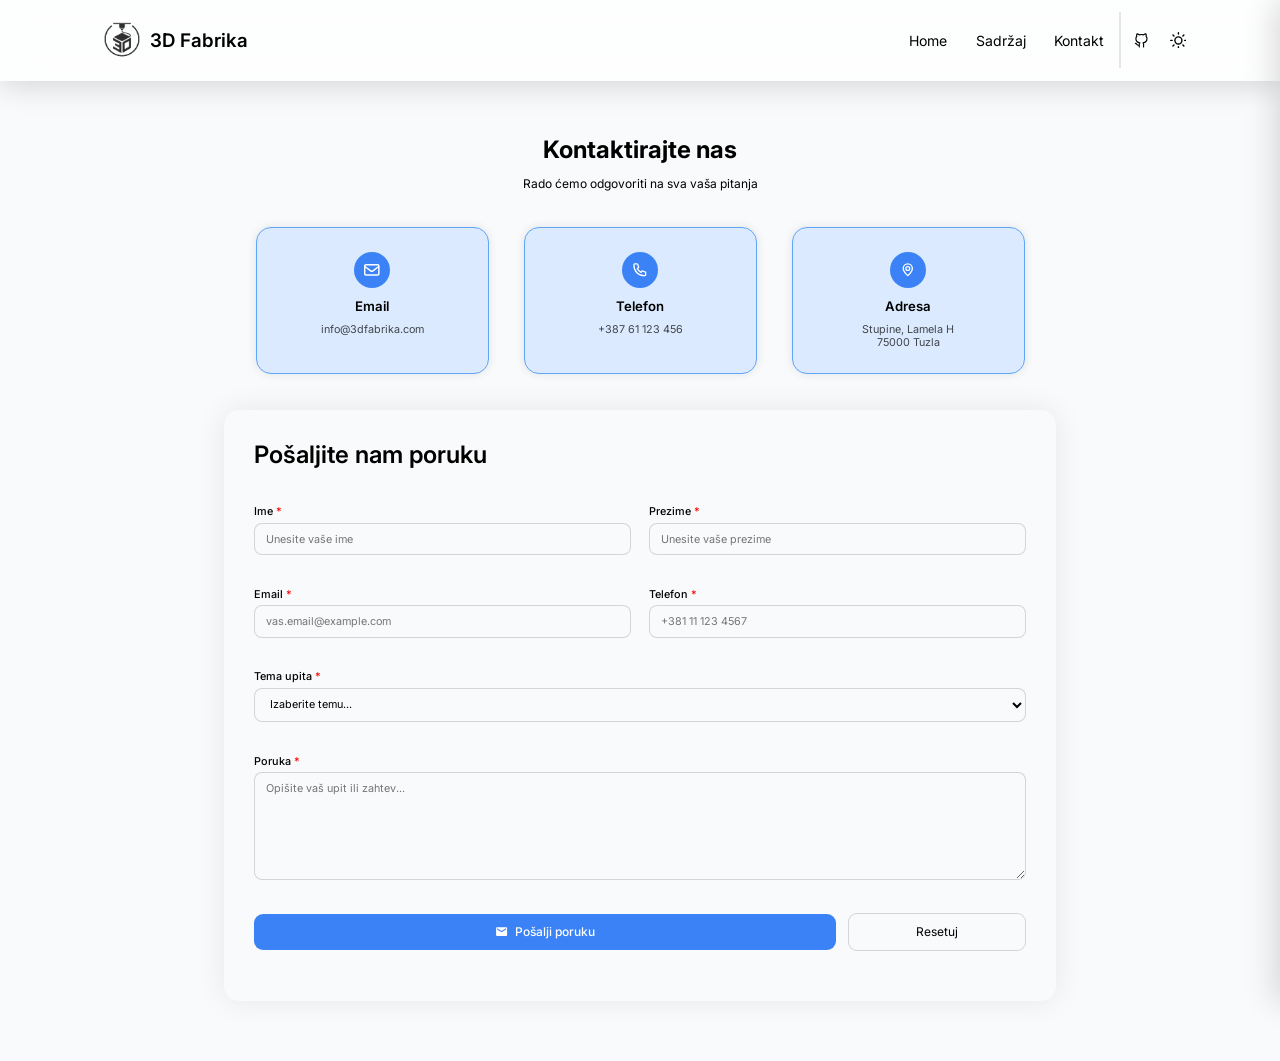
==== commit 3f116b03: "Dodan responziv Dodan responziv za sve tri stranice, kao i hamburger meni na ekranima manjim od 650p" ====
--- a/kontakt.html
+++ b/kontakt.html
@@ -55,6 +55,47 @@
                 </div>
             </div>
         </nav>
+        <div class="mobile-menu" id="mobile-menu">
+            <ul class="mobile-links">
+                <li><a href="index.html">Home</a></li>
+                <li><a href="sadrzaj.html">Sadržaj</a></li>
+                <li><a href="kontakt.html">Kontakt</a></li>
+            </ul>
+            <div class="nav-btns mobile-btns">
+                <!--SVG PREUZETI SA INTERNETA-->
+                <div class="nav-btn github-btn">
+                    <a href="https://github.com/sekikkDev/Grupa46-TPTP-2026" target="_blank" class="github-link">
+                        <svg viewBox="0 0 192 192" xmlns="http://www.w3.org/2000/svg" fill="none"><path stroke="currentColor" stroke-linecap="round" stroke-linejoin="round" stroke-width="15" d="M120.755 170c.03-4.669.059-20.874.059-27.29 0-9.272-3.167-15.339-6.719-18.41 22.051-2.464 45.201-10.863 45.201-49.067 0-10.855-3.824-19.735-10.175-26.683 1.017-2.516 4.413-12.63-.987-26.32 0 0-8.296-2.672-27.202 10.204-7.912-2.213-16.371-3.308-24.784-3.352-8.414.044-16.872 1.14-24.785 3.352C52.457 19.558 44.162 22.23 44.162 22.23c-5.4 13.69-2.004 23.804-.987 26.32C36.824 55.498 33 64.378 33 75.233c0 38.204 23.149 46.603 45.2 49.067-3.551 3.071-6.719 9.138-6.719 18.41 0 6.416.03 22.621.059 27.29M27 130c9.939.703 15.67 9.735 15.67 9.735 8.834 15.199 23.178 10.803 28.815 8.265"/></svg>
+                    </a>
+                </div>
+                <div class="nav-btn mode-btn">
+                    <label for="dark-mode-toggle" class="dark-mode-label">
+
+                        <!--SVG DJELIMICNO PREUZET SA INTERNETA (MEDIN ZASLUZAN ZA OVO)-->
+                        <svg viewBox="0 0 24 24" xmlns="http://www.w3.org/2000/svg">
+                            <path class="moon-path" d="M21 12.79A9 9 0 1 1 11.21 3 7 7 0 0 0 21 12.79z"/>
+                            <circle class="sun-circle" cx="12" cy="12" r="5"/>
+                            <g class="sun-rays">
+                                <line x1="12" y1="1" x2="12" y2="3"/>
+                                <line x1="12" y1="21" x2="12" y2="23"/>
+                                <line x1="4.22" y1="4.22" x2="5.64" y2="5.64"/>
+                                <line x1="18.36" y1="18.36" x2="19.78" y2="19.78"/>
+                                <line x1="1" y1="12" x2="3" y2="12"/>
+                                <line x1="21" y1="12" x2="23" y2="12"/>
+                                <line x1="4.22" y1="19.78" x2="5.64" y2="18.36"/>
+                                <line x1="18.36" y1="5.64" x2="19.78" y2="4.22"/>
+                            </g>
+                        </svg>
+                    </label>
+                </div>
+            </div>
+        </div>
+        <button class="hamburger" id="hamburger" aria-label="Otvori meni">
+            <span></span>
+            <span></span>
+            <span></span>
+        </button>
+        <div class="mobile-overlay" id="mobile-overlay"></div>
     </header>
     <main id="contact">
         <div class="contact-hero">
--- a/css/tptpstil.css
+++ b/css/tptpstil.css
@@ -1168,4 +1168,939 @@
     font-size: 1.1em;
     font-weight: 500;
     color: var(--blue-600);
+}
+
+/*-----------------------------------------------------------------------------------------*/
+/*------------------------------SADRZAJ STRANICA-------------------------------------------*/
+/*-----------------------------------------------------------------------------------------*/
+
+#sadrzaj {
+    width: 100vw;
+    min-height: 100vh;
+    box-sizing: border-box; /* padding elementa se racuna u ukupnu velicinu elementa */
+    padding: 0 10em;
+    padding-top: 15vh; /* odvajamo kontent od headera */
+    padding-bottom: 5em; /* odvajamo kontent od footera */
+    background: var(--current-mode-bg);
+    flex: 1;
+    z-index: 2; /*  */
+
+    color: var(--current-mode-txt);
+}
+
+.sadrzaj-hero {
+    margin-bottom: 2em;
+}
+
+.sadrzaj-hero h1 {
+    font-size: 2.3rem;
+    font-weight: 700;
+    margin-bottom: 0.3em;
+}
+
+.sadrzaj-hero p {
+    opacity: 0.8; /* smanjujemo opacity da bi se vise istakao naslov od paragrafa */
+}
+
+
+/* ------------------------- BOOKMARK NAVIGACIJA ----------------------------------*/
+
+.bookmark-nav {
+    background: var(--current-mode-card);
+    padding: 1.5em;
+    box-shadow: 0 0 20px rgba(0,0,0,0.08);
+    margin-bottom: 3em;
+    border-radius: 1.25em; /* zakrivljenost bordera prati velicinu fonta */
+    display: flex;
+    flex-direction: column; /* sadrzaj je rasporedjen vertikalno */
+    gap: 1em;
+}
+
+.bookmark-title {
+    font-weight: 600;
+    font-size: 1.2rem;
+}
+
+.bookmark-links {
+    display: flex;
+    flex-wrap: wrap;
+    gap: 0.7em;
+}
+
+.bookmark-link {
+    padding: 0.5em 1.2em;
+    background: var(--current-mode-smallcard);
+    color: var(--blue-600);
+    font-size: 0.9em;
+    border-radius: 0.75em;
+    font-weight: 500;
+    border: 1px solid var(--blue-400);
+    transition: all 0.2s ease;
+}
+
+/* u tamnom modu boja teksta se mijenja*/
+body.dark .bookmark-link {
+    color: var(--blue-400);
+}
+
+.bookmark-link:hover {
+    background: var(--blue-500);
+    color: white;
+}
+
+/* u tamnom modu drugacija je boja teksta kada se predje kursorom*/
+body.dark .bookmark-link:hover {
+    color: white;
+
+}
+
+/* ------------------------ OPIS SEKCIJA ---------------------------------*/
+
+.sadrzaj-section {
+    margin-bottom: 4em;
+    scroll-margin-top: 12vh;
+
+    /* scroll-margin-top dodaje virtualni razmak iznad elementa kada se na njega skrola */
+    /* koristimo ga jer imamo navigaciju visine ~9vh */
+    /* bez ovog, kad kliknemo bookmark link, header bi prekrio vrh sekcije */
+    /* 12vh = malo vise od visine headera da bude lijep razmak */
+}
+
+.sadrzaj-section h2 {
+    font-size: 1.8rem;
+    font-weight: 700;
+    margin-bottom: 1em;
+}
+
+.sadrzaj-section p {
+    opacity: 0.8;
+    line-height: 1.7;
+    margin-bottom: 0.8em;
+}
+
+/* -------------------- TABELA ------------------------------*/
+
+.table-wrapper {
+    background: var(--current-mode-card);
+    border-radius: 1.25em;
+    padding: 0.8em;
+    box-shadow: 0 0 20px rgba(0,0,0,0.08);
+    overflow-x: auto; /* ukoliko se tabela preljeva pojavit ce se horizontalni scroll bar za tabelu */
+}
+
+.materials-table {
+    width: 100%;
+    border-collapse: collapse; /* da ne bi doslo do duplog bordera ( || ) izmedju celija ovo spaja u jedan ( | ) */
+    font-size: 0.95em;
+}
+
+.materials-table th {
+    text-align: left; /* tekst u headeru tabele je pozicioniran lijevo u celiji */
+    padding: 1em;
+    font-weight: 600;
+    border-bottom: 2px solid var(--blue-100);
+    color: var(--blue-900);
+}
+
+body.dark .materials-table th {
+    border-color: var(--current-mode-input);
+    color: var(--blue-500);
+}
+
+.materials-table td {
+    padding: 1em;
+    border-bottom: 1px solid;
+    border-color: var(--blue-50);
+    opacity: 0.8;
+}
+
+/* u tamnom modu boja bordera celija se mijenja */
+body.dark .materials-table td {
+    border-color: var(--current-mode-input);
+}
+
+.materials-table tbody tr:hover {
+    background: var(--blue-50);
+}
+
+/* u tamnom modu mijenja se boja kojom se oboji red kada se predje kursorom preko njega */
+body.dark .materials-table tbody tr:hover {
+    background: var(--current-mode-input);
+}
+
+.materials-table tbody tr:last-child td {
+    border-bottom: none;
+}
+
+
+
+/*------------------------------ GALERIJA ----------------------------------*/
+
+
+
+.galerija-grid {
+    display: grid;
+    grid-template-columns: repeat(3, 1fr); /* slike u galeriji su pozicionirane u tri kolone */
+    gap: 1em;
+}
+
+.galerija-item {
+    border-radius: 1.25em;
+    overflow: hidden;
+    box-shadow: 0 0 20px rgba(0,0,0,0.08);
+    aspect-ratio: 4/3; /* odnos celije u galeriji je 4:3 */
+    cursor: pointer;
+    transition: transform 0.3s ease;
+}
+
+/* kada se predje kursorom preko slike celija se skalira */
+.galerija-item:hover {
+    transform: scale(1.02);
+}
+
+.galerija-item img {
+    width: 100%;
+    height: 100%;
+    object-fit: cover; /* velicina slike je takva da prekriva citavu celiju */
+    object-position: center; /* slika je centrirana u celiji */
+    transition: transform 0.35s ease;
+}
+
+/* kada se predje kursorom preko slike slika unutar celije se skalira */
+.galerija-item:hover img {
+    transform: scale(1.05);
+}
+
+/*----------------- IMAGE MAP -----------------------*/
+
+
+
+.printer-wrapper {
+    position: relative;
+    display: inline-block;
+    width: 100%;
+}
+
+.printer-img {
+    width: 45%;
+    height: auto;
+    display: block;
+    border-radius: 1.25em; /* zaobljene ivice slike */
+    box-shadow: 0 0 20px rgba(0,0,0,0.08);
+
+    background-color: var(--current-mode-card); /* slika je providna pa joj dajemo pozadinu*/
+
+    user-select: none;
+}
+
+@keyframes fadeIn {
+    from { opacity: 0; transform: translateY(5px); }
+    to { opacity: 1; transform: translateY(0); }
+}
+
+.printer-info {
+    display: none;
+    margin-top: 1.5em;
+    padding: 1.5em;
+    background: var(--current-mode-smallcard);
+    border: 1px solid var(--blue-400);
+    border-radius: 1.25em;
+    box-shadow: 0 0 20px rgba(0,0,0,0.08);
+
+    animation: fadeIn 0.3s ease; /* kada se info pojavi ima fade in animaciju definisanu iznad */
+}
+
+/* u tamnom modu info ima drugu pozadinu*/
+body.dark .printer-info {
+    border-color: var(--blue-700);
+}
+
+
+.printer-info h4 {
+    font-size: 1.1em;
+    font-weight: 600;
+    color: var(--blue-700);
+    margin-bottom: 0.5em;
+}
+
+/* u tamnom modu naslov info sekcije ima drugu boju*/
+body.dark .printer-info h4 {
+    color: var(--blue-500);
+}
+
+.printer-info p {
+    opacity: 0.8;
+    font-size: 0.95em;
+    line-height: 1.6;
+}
+
+/*------------------- PROCES SEKCIJA ------------------------*/
+
+.proces-wrapper {
+    background: var(--current-mode-card);
+    border-radius: 1.25em;
+    padding: 2em;
+    box-shadow: 0 0 20px rgba(0,0,0,0.08);
+    margin-bottom: 1.5em;
+}
+
+.proces-item {
+    padding: 1.5em 0;
+    border-bottom: 1px solid var(--blue-100);
+}
+
+/*zadnjem elementu ne treba border-bottom*/
+.proces-item:last-child {
+    border-bottom: none;
+    padding-bottom: 0;
+}
+/* prvom elementu ne treba padding */
+.proces-item:first-child {
+    padding-top: 0;
+}
+
+.proces-item h4 {
+    font-size: 1em;
+    font-weight: 600;
+    margin-bottom: 0.4em;
+    color: var(--blue-800);
+}
+
+
+.proces-item p {
+    opacity: 0.8; /* smanjujemo opacity paragrafa da bi vizuelno istakli naslov */
+    font-size: 0.9em;
+    line-height: 1.6;
+}
+
+/* UGNJEZDENA LISTA */
+
+.lista-wrapper {
+    background: var(--current-mode-card);
+    border-radius: 1.25em;
+    padding: 2em;
+    box-shadow: 0 0 20px rgba(0,0,0,0.08);
+}
+
+.lista-wrapper h4 {
+    color: var(--blue-700);
+    font-weight: 600;
+    margin-bottom: 1em;
+    font-size: 1.2em;
+}
+
+
+.lista-wrapper > ul {
+    list-style: none;
+    display: flex;
+    flex-direction: column;
+    gap: 1em;
+}
+
+.lista-wrapper > ul > li {
+    color: var(--blue-700);
+    font-weight: 600;
+    font-size: 0.95em;
+}
+
+.lista-wrapper ul ul {
+    color: var(--blue-950);
+    list-style: disc;
+    padding-left: 1.5em;
+    margin-top: 0.5em;
+    display: flex;
+    flex-direction: column;
+    gap: 0.4em;
+    opacity: 0.9;
+}
+
+.lista-wrapper ul ul li {
+    list-style: inside;
+    font-weight: 450;
+    opacity: 0.8;
+    font-size: 0.9em;
+}
+
+/* u tamnom modu mijenjamo sve ove elemente da imaju drugu boju teksta */
+body.dark .lista-wrapper h4,
+body.dark .proces-item h4,
+body.dark .lista-wrapper > ul > li {
+    color: var(--blue-500);
+}
+
+/* u tamnom modu ugnjezdena lista ima drugu boju teksta */
+body.dark .lista-wrapper ul ul {
+    color: var(--blue-400);
+    opacity: 0.7;
+}
+
+
+
+/*---------------- PREDNOSTI -------------------------*/
+
+.prednosti-grid {
+    display: grid;
+    grid-template-columns: repeat(2, 1fr); /* kartice su rasporedjene u 2 kolone, imamo 4 kartice, znaci 2x2 grid*/
+    gap: 1.5em;
+}
+
+.prednost-card {
+    background: var(--current-mode-smallcard);
+    border-radius: 1.25em;
+    padding: 1.8em;
+    box-shadow: 0 0 20px rgba(0,0,0,0.05);
+    border: 1px solid var(--blue-400);
+}
+
+.prednost-card h4 {
+    font-weight: 600;
+    margin-bottom: 0.5em;
+}
+
+.prednost-card p {
+    opacity: 0.8;
+    font-size: 0.9em;
+    line-height: 1.6;
+}
+
+
+
+/*------------------- KALKULATOR ---------------------------*/
+
+
+.kalkulator-wrapper {
+    background: var(--current-mode-card);
+    border-radius: 1.25em;
+    padding: 2em;
+    box-shadow: 0 0 20px rgba(0,0,0,0.08);
+    display: flex;
+    flex-direction: column;
+    gap: 1.5em;
+    max-width: 500px;
+}
+
+.kalk-group {
+    display: flex;
+    flex-direction: column;
+    gap: 0.4em;
+}
+
+.kalk-group label {
+    font-size: 0.9em;
+    font-weight: 500;
+}
+
+.kalk-group input,
+.kalk-group select {
+    padding: 0.8em 1em;
+    border: 1px solid rgba(0,0,0,0.15);
+    border-radius: 0.75em;
+    font-family: Inter;
+    font-size: 0.9em;
+    outline: none;
+    transition: border 0.2s ease;
+
+    background: var(--current-mode-input);
+    color: var(--current-mode-txt);
+}
+
+/* kada su inputi fokusirani mijenjamo boju bodera*/
+.kalk-group input:focus,
+.kalk-group select:focus {
+    border: 1px solid var(--blue-500);
+}
+
+.kalk-result {
+    padding:  0.5em;
+    background: var(--current-mode-smallcard);
+    border-radius: 0.75em;
+    border: 1px solid var(--blue-400);
+    
+    display: flex;
+    align-items: center;
+    justify-content: center;
+    flex-direction: column;
+}
+
+.kalk-result-txt {
+    font-size: 0.85em;
+    opacity: 0.7;
+}
+
+.kalk-result-cijena {
+    font-size: 2rem;
+    font-weight: 700;
+    color: var(--blue-600);
+    margin-top: 0.2em;
+    margin-bottom: 0;
+}
+
+/* u tamnom modu tekst cijene ima drugu boju */
+body.dark .kalk-result-cijena {
+    color: var(--blue-500);
+}
+
+
+/* ----------------------- BACK TO TOP -------------------------------*/
+
+.back-to-top {
+    position: fixed; /* pozicija button-a je uvijek vidljiva*/
+    bottom: 2em;
+    right: 2em;
+    width: 3em;
+    height: 3em;
+    border-radius: 50%; /*  */
+    background: var(--blue-dark-gradient);
+    color: white;
+    border: none;
+    cursor: pointer;
+    font-size: 1.2em;
+    box-shadow: 0 0 20px rgba(0,0,0,0.2);
+    z-index: 99;
+    
+    opacity: 0;
+    pointer-events: none;
+
+    transform: scale(0) rotate(-180deg);
+    transition: opacity 0.2s ease, transform 0.5s cubic-bezier(0.34, 1.56, 0.64, 1), scale 0.2s ease;
+    /* bezier kriva daje pop out efekat - bezier je generisan od Claude */
+}
+
+.back-to-top span {
+    display: block;
+    width: 100%;
+    height: 100%;
+
+    display: flex;  
+    align-items: center;
+    justify-content: center;
+}
+
+.back-to-top svg{
+    width: 1em;
+    fill: currentColor;
+    margin-bottom: 0.15em; 
+    margin-right: 0.01em; /*ovo stoji ovdje jer mora bit tu iz nekog razloga se svg ponasa cudno bez toga*/
+    transition: none;
+    transform: none;
+}
+
+/* kada se pojavi button*/
+.back-to-top.visible {
+    opacity: 1;
+    pointer-events: all;
+    transform: scale(1) rotate(0deg);
+}
+
+.back-to-top:hover {
+    transform: scale(1.1);
+}
+/* --------------------- RESPONSIVE (medin) ----------------------------------*/
+
+/* burger meni navigacija */
+
+.hamburger {
+    display: none;
+    flex-direction: column;
+    justify-content: center;
+
+    gap: 5px;
+    background: none;
+    border: none;
+    cursor: pointer;
+    padding: 0.5em;
+
+    position: fixed;
+    right: 1.5em;
+    top: 50%;
+    transform: translateY(-50%);
+    z-index: 9999;
+}
+
+.hamburger span {
+    display: block;
+    width: 1.8em;
+    height: 2px;
+    background: var(--current-mode-txt);
+    border-radius: 2px;
+    transition: transform 0.3s ease, opacity 0.3s ease;
+}
+
+/* animacija pretvaranja ikonice u x kada se klikne hamburger */
+.hamburger.open span:nth-child(1) {
+    transform: translateY(7px) rotate(45deg);
+}
+
+.hamburger.open span:nth-child(2) {
+    opacity: 0;
+    transform: scaleX(0);
+}
+
+.hamburger.open span:nth-child(3) {
+    transform: translateY(-7px) rotate(-45deg);
+}
+
+.mobile-menu {
+    position: fixed;
+    top: 0;
+    right: 0;
+    width: 70%;
+    max-width: 300px;
+    height: 100vh;
+    background: var(--current-mode-bg);
+    box-shadow: -5px 0 30px rgba(0,0,0,0.15);
+    z-index: 500;
+    padding: 8vh 2em 2em;
+    transform: translateX(100%);
+    transition: transform 0.3s ease;
+}
+
+.mobile-menu.open {
+    transform: translateX(0);
+}
+
+.mobile-links {
+    display: flex;
+    flex-direction: column;
+    gap: 1.5em;
+    margin-top: 2em;
+}
+
+.mobile-links a {
+    color: var(--current-mode-txt);
+    font-size: 1.2em;
+    font-weight: 500;
+    transition: color 0.2s ease;
+}
+
+.mobile-links a:hover {
+    color: var(--blue-500);
+}
+
+.mobile-overlay {
+    position: fixed;
+    top: 0;
+    left: 0;
+    width: 100vw;
+    height: 100vh;
+    background: rgba(0,0,0,0.5);
+    z-index: 499;
+    opacity: 0;
+    pointer-events: none;
+    transition: opacity 0.3s ease;
+}
+
+.mobile-overlay.open {
+    opacity: 1;
+    pointer-events: all;
+}
+
+/* posto su buttoni kopirani iz originalnog navbara, oni tamo imaju ::before, a ovdje ne trebaju imat*/
+.mobile-btns::before {
+    display: none;
+}
+
+.mobile-btns {
+    width: 30%;
+    display: grid;
+    grid-template-columns: repeat(2, 1fr);
+    grid-template-rows: 2em;
+    margin-top: 1em;
+    box-sizing: border-box;
+}
+
+.mobile-btns .nav-btn {
+    justify-content: flex-start;
+}
+
+.mobile-btns .nav-btn svg {
+    width: 1.4em;
+}
+
+
+body.dark .mobile-btns .dark-mode-label svg{
+    transform: rotate(-360deg);
+}
+
+body.dark .mobile-btns .dark-mode-label svg .moon-path {
+    opacity: 1;
+}
+body.dark .mobile-btns .dark-mode-label svg .sun-circle,
+body.dark .mobile-btns .dark-mode-label svg .sun-rays{
+    opacity: 0;
+}
+
+
+/* popravljam dijelove koda tako da bude lakse raditi responziv*/
+
+.loader {
+    height: 100dvh;
+}
+
+header {
+    font-size: 1.3em;
+}
+
+.nav-logo {
+    font-size: 1.2em;
+}
+
+
+#content {
+    width: 100%;
+}
+
+
+@media (max-width: 2560px) {
+    body {
+        font-size: 1.5rem;
+    }
+}
+
+@media (max-width: 2200px) {
+    body {
+        font-size: 1.26rem;
+    }
+}
+
+@media (max-width: 1920px) {
+    body {
+        font-size: 1rem;
+    }
+}
+
+@media (max-width: 1600px) {
+    body {
+        font-size: 0.9rem;
+    }
+}
+
+@media (max-width: 1400px) {
+    body {
+        font-size: 0.75rem;
+    }
+
+}
+
+@media (max-width: 1200px) {
+    body {
+        font-size: 0.65rem;
+    }
+
+    #cards {
+        grid-template-columns: repeat(2, 1fr);
+    }
+
+    #content {
+        padding-left: 4em;
+        padding-right: 4em;
+        gap: 1em;
+    }
+
+    header {
+        padding-left: 4em;
+        padding-right: 4em;   
+    }
+
+    .cards {
+        align-items: center;
+    }
+
+    #sadrzaj {
+        padding-left: 6em;
+        padding-right: 6em;
+    }
+
+    .printer-img {
+        width: 60%;
+    }
+
+    .proces-wrapper,
+    .lista-wrapper,
+    .prednost-card,
+    .kalkulator-wrapper {
+        font-size: 1.1em;
+    }
+}
+
+@media (max-width: 860px) {
+    body {
+        font-size: 1rem;
+        overflow-x: hidden;
+    }
+
+    #content, #sadrzaj, #contact {
+        padding-left: 4em;
+        padding-right: 4em;
+    }
+
+    header {
+        padding-left: 2em;
+        padding-right: 2em;   
+        width: 100%;
+    }
+
+    .logo-txt {
+        display: none;
+    }
+
+    #content {
+        flex-direction: column;
+        align-items: center;
+    }
+
+    .side-filter {
+        width: 100%;
+        position: inherit;
+        align-items: center;
+    }
+
+    #filter {
+        flex-direction: row;
+        flex-wrap: wrap;
+    }
+
+    .filter-item {
+        width: auto;
+    }
+
+    #counter {
+        width: 12em;
+    }
+
+    .cards {
+        width: 100%;
+        align-items: center;
+    }
+
+    #cards {
+        width: 100%;
+        grid-template-columns: repeat(2, 1fr);
+    }
+
+
+    .galerija-grid {
+        grid-template-columns: repeat(2, 1fr);
+    }
+
+    .printer-img {
+        width: 100%;
+    }
+
+    .contact-info-cards {
+        width: 100%;
+        font-size: 0.9em;
+    }
+
+    .info-card {
+        font-size: 0.9em;
+    }
+        
+    .form-wrapper {
+        width: 100%;
+    }
+
+
+}
+
+@media (max-width: 650px) {
+    body {
+        font-size: 1.1rem;
+    }
+
+    #content, #sadrzaj, #contact {
+        padding-left: 2em;
+        padding-right: 2em;
+    }
+
+    header {
+        padding-left: 2em;
+        padding-right: 2em;   
+        width: 100%;
+    }
+
+    .nav-main {
+        display: none;
+    }
+
+    .nav-btns {
+        display: none;
+    }
+
+    .mobile-btns {
+        display: grid;
+    }
+
+    .hamburger {
+        display: flex;
+    }
+
+    footer {
+        font-size: 0.8em;
+    }
+
+    .prednost-card {
+        font-size: 0.9em;
+    }
+
+    .contact-info-cards {
+        width: 50%;
+        grid-template-columns: repeat(1, 1fr);
+    }
+
+    .form-row {
+        grid-template-columns: 1fr;
+        gap: 0;
+    }
+
+
+
+}
+
+@media (max-width: 550px) {
+    body {
+        font-size: 1em;
+    }
+    #cards {
+        grid-template-columns: repeat(1, 1fr);
+    }
+
+    .footer-main  {
+        flex-direction: column;
+        align-items: center;
+    }
+
+    .footer-col {
+        align-items: center;
+    }
+
+    #filter {
+        flex-direction: column;
+    }
+
+    .filter-item {
+        width: 100%;
+    }
+
+    .galerija-grid {
+        grid-template-columns: repeat(1, 1fr);
+    }
+
+    .contact-info-cards {
+        width: 100%;
+    }
+
+    .form-btns {
+        flex-direction: column;
+    }
+
+    .btn-send,
+    .btn-reset {
+        width: 100%;
+    }
+
+    .form-wrapper {
+        padding: 1.5em;
+        font-size: 1.1em;
+    }
 }
